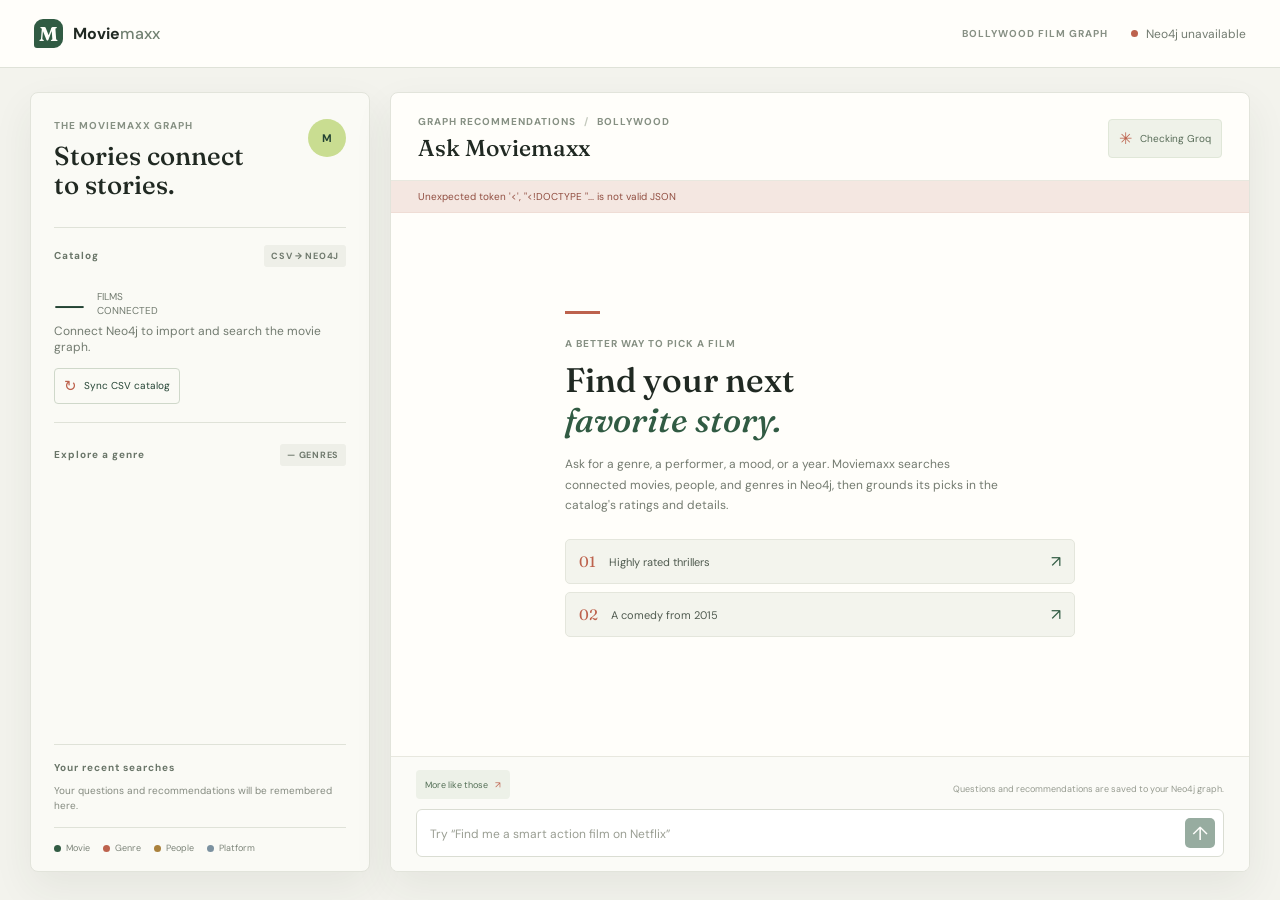
==== static/index.html @ 401b6371 "Sprint 1" ====
<!doctype html>
<html lang="en">

<head>
    <meta charset="utf-8" />
    <meta name="viewport" content="width=device-width, initial-scale=1" />
    <meta name="theme-color" content="#f1f2eb" />
    <title>Moviemaxx | Movie Graph Recommender</title>
    <link rel="preconnect" href="https://fonts.googleapis.com" />
    <link rel="preconnect" href="https://fonts.gstatic.com" crossorigin />
    <link
        href="https://fonts.googleapis.com/css2?family=DM+Sans:wght@400;500;600;700&family=Fraunces:opsz,wght@9..144,500;9..144,600&display=swap"
        rel="stylesheet" />
    <link rel="stylesheet" href="/static/styles.css" />
    <script src="/static/app.js" defer></script>
</head>

<body>
    <header class="topbar">
        <a class="brand" href="/" aria-label="Moviemaxx home">
            <span class="brand-mark" aria-hidden="true">M</span>
            <span>Movie<span class="brand-light">maxx</span></span>
        </a>
        <div class="topbar-meta">
            <span class="demo-label">BOLLYWOOD FILM GRAPH</span>
            <span id="connection-status" class="connection-status" aria-live="polite">
                <span class="status-dot"></span> Connecting to Neo4j
            </span>
        </div>
    </header>

    <main class="workspace">
        <aside class="memory-rail" aria-label="Movie graph and recent searches">
            <div class="rail-heading">
                <div>
                    <p class="eyebrow">THE MOVIEMAXX GRAPH</p>
                    <h1>Stories connect<br />to stories.</h1>
                </div>
                <span class="avatar" aria-hidden="true">M</span>
            </div>

            <section class="profile-block" aria-labelledby="catalog-title">
                <div class="section-kicker"><span id="catalog-title">Catalog</span><span class="profile-tag">CSV →
                        NEO4J</span></div>
                <div class="catalog-numbers">
                    <strong id="movie-count">—</strong>
                    <span>films<br />connected</span>
                </div>
                <p id="catalog-caption" class="muted">Reading the movie graph…</p>
                <button id="import-button" class="import-button" type="button"
                    title="Import the CSV catalog into Neo4j">
                    <span aria-hidden="true">↻</span> Sync CSV catalog
                </button>
            </section>

            <section class="memory-block" aria-labelledby="genre-title">
                <div class="section-kicker">
                    <span id="genre-title">Explore a genre</span>
                    <span id="genre-count" class="count-tag">— GENRES</span>
                </div>
                <div id="genre-list" class="genre-list" aria-label="Movie genres"></div>
            </section>

            <section class="recent-block" aria-labelledby="recent-title">
                <div class="section-kicker"><span id="recent-title">Your recent searches</span></div>
                <div id="recent-list" class="recent-list">
                    <p class="recent-empty">Your questions and recommendations will be remembered here.</p>
                </div>
            </section>

            <div class="rail-footer" aria-label="Graph node types">
                <span class="graph-key"><i class="key-movie"></i>Movie</span>
                <span class="graph-key"><i class="key-genre"></i>Genre</span>
                <span class="graph-key"><i class="key-person"></i>People</span>
                <span class="graph-key"><i class="key-platform"></i>Platform</span>
            </div>
        </aside>

        <section class="support-panel" aria-label="Movie recommendations">
            <div class="conversation-header">
                <div>
                    <p class="eyebrow">GRAPH RECOMMENDATIONS <span class="eyebrow-divider">/</span> BOLLYWOOD</p>
                    <h2>Ask Moviemaxx</h2>
                </div>
                <div class="agent-chip"><span class="agent-spark" aria-hidden="true">✳</span><span
                        id="agent-mode">Checking Groq</span></div>
            </div>

            <div id="retrieval-banner" class="retrieval-banner" hidden aria-live="polite"></div>

            <div id="conversation" class="conversation" aria-live="polite" aria-label="Recommendation conversation">
                <div class="welcome-state">
                    <div class="welcome-rule"></div>
                    <p class="eyebrow">A BETTER WAY TO PICK A FILM</p>
                    <h3>Find your next<br /><em>favorite story.</em></h3>
                    <p>Ask for a genre, a performer, a mood, or a year. Moviemaxx searches connected movies, people, and
                        genres in Neo4j, then grounds its picks in the catalog's ratings and details.</p>
                    <div class="welcome-prompts" aria-label="Example questions">
                        <button class="suggestion-button" data-question="Recommend highly rated thriller movies"
                            type="button">
                            <span class="suggestion-index">01</span><span>Highly rated thrillers</span><span
                                class="suggestion-arrow" aria-hidden="true">↗</span>
                        </button>
                        <button class="suggestion-button" data-question="Find me a comedy from 2015" type="button">
                            <span class="suggestion-index">02</span><span>A comedy from 2015</span><span
                                class="suggestion-arrow" aria-hidden="true">↗</span>
                        </button>
                    </div>
                </div>
            </div>

            <div class="composer-wrap">
                <div class="follow-up-prompts">
                    <button class="prompt-chip" data-question="Show me more like those" type="button">More like those
                        <span aria-hidden="true">↗</span></button>
                    <span class="composer-note">Questions and recommendations are saved to your Neo4j graph.</span>
                </div>
                <form id="chat-form" class="composer">
                    <label class="sr-only" for="message-input">Ask Moviemaxx about movies</label>
                    <textarea id="message-input" rows="1" maxlength="1500"
                        placeholder="Try “Find me a smart action film on Netflix”" required></textarea>
                    <button id="send-button" class="send-button" type="submit" aria-label="Ask Moviemaxx"
                        title="Ask Moviemaxx">
                        <span aria-hidden="true">↑</span>
                    </button>
                </form>
            </div>
        </section>
    </main>
</body>

</html>
---- static/styles.css ----
:root {
    color-scheme: light;
    --paper: #f3f3ed;
    --surface: #fffefa;
    --ink: #202922;
    --muted: #727b70;
    --line: #dfe2d8;
    --green: #315b43;
    --green-dark: #234333;
    --green-pale: #e6eee2;
    --lime: #c9dd91;
    --coral: #bd624d;
    --coral-pale: #f4e7e1;
    --gold: #aa813c;
    --shadow: 0 16px 40px rgb(38 51 40 / 7%);
    font-family: "DM Sans", "Segoe UI", sans-serif;
    color: var(--ink);
    background: var(--paper);
    font-synthesis: none;
    text-rendering: optimizeLegibility;
}

* {
    box-sizing: border-box;
}

body {
    margin: 0;
    min-width: 320px;
    min-height: 100vh;
    background-color: var(--paper);
    background-image: radial-gradient(#d8ded2 0.65px, transparent 0.65px);
    background-size: 12px 12px;
}

button,
textarea {
    font: inherit;
}

button {
    color: inherit;
}

.topbar {
    height: 68px;
    padding: 0 34px;
    display: flex;
    align-items: center;
    justify-content: space-between;
    background: var(--surface);
    border-bottom: 1px solid var(--line);
}

.brand {
    display: inline-flex;
    align-items: center;
    gap: 10px;
    color: var(--ink);
    text-decoration: none;
    font-size: 16px;
    font-weight: 700;
}

.brand-mark,
.agent-avatar {
    display: grid;
    place-items: center;
    width: 29px;
    height: 29px;
    color: #fffefa;
    background: var(--green);
    border-radius: 9px 9px 9px 3px;
    font-family: "Fraunces", Georgia, serif;
    font-size: 20px;
    line-height: 1;
}

.brand-light {
    color: #718071;
    font-weight: 500;
}

.topbar-meta {
    display: flex;
    align-items: center;
    gap: 23px;
}

.demo-label,
.eyebrow,
.section-kicker,
.phase-label,
.message-label,
.node-label {
    font-size: 10px;
    font-weight: 700;
    letter-spacing: 1px;
}

.demo-label {
    color: #879084;
}

.connection-status {
    display: inline-flex;
    align-items: center;
    gap: 8px;
    color: var(--muted);
    font-size: 12px;
}

.status-dot {
    width: 7px;
    height: 7px;
    background: #d4a34c;
    border-radius: 50%;
}

.is-connected .status-dot {
    background: #4b8b5d;
    box-shadow: 0 0 0 3px #4b8b5d20;
}

.is-offline .status-dot {
    background: var(--coral);
}

.workspace {
    width: min(1440px, 100%);
    min-height: calc(100vh - 68px);
    margin: 0 auto;
    padding: 24px 30px 28px;
    display: grid;
    grid-template-columns: minmax(280px, 340px) minmax(0, 1fr);
    gap: 20px;
}

.memory-rail,
.support-panel {
    min-height: calc(100vh - 120px);
    border: 1px solid #e2e4db;
    border-radius: 8px;
    box-shadow: var(--shadow);
}

.memory-rail {
    display: flex;
    flex-direction: column;
    padding: 26px 23px 17px;
    background: #fafaf5;
    animation: arrive 380ms ease-out both;
}

.rail-heading {
    display: flex;
    align-items: flex-start;
    justify-content: space-between;
    gap: 10px;
}

.eyebrow {
    margin: 0 0 10px;
    color: #869083;
}

.rail-heading h1,
.conversation-header h2,
.welcome-state h3 {
    font-family: "Fraunces", Georgia, serif;
    font-weight: 500;
}

.rail-heading h1 {
    margin: 0;
    font-size: 26px;
    line-height: 1.13;
}

.avatar {
    display: grid;
    place-items: center;
    flex: 0 0 38px;
    height: 38px;
    color: var(--green-dark);
    background: var(--lime);
    border-radius: 50%;
    font-size: 11px;
    font-weight: 700;
}

.profile-block {
    margin-top: 26px;
    padding: 17px 0 18px;
    border-top: 1px solid var(--line);
    border-bottom: 1px solid var(--line);
}

.section-kicker {
    display: flex;
    align-items: center;
    justify-content: space-between;
    color: #697568;
}

.profile-tag,
.count-tag {
    padding: 5px 7px;
    color: #6f796d;
    background: #eeefe8;
    border-radius: 3px;
    font-size: 9px;
    letter-spacing: .7px;
}

.profile-block h2 {
    margin: 17px 0 2px;
    font-size: 17px;
    font-weight: 600;
}

.muted {
    margin: 0;
    color: var(--muted);
    font-size: 12px;
}

.product-line {
    display: flex;
    align-items: center;
    gap: 11px;
    margin-top: 19px;
    padding: 12px;
    background: #f0f1e9;
    border-radius: 5px;
}

.product-swatch {
    display: grid;
    place-items: center;
    width: 34px;
    height: 34px;
    color: #fffefa;
    background: var(--coral);
    border-radius: 5px;
    font-family: "Fraunces", Georgia, serif;
    font-size: 12px;
}

.product-line strong,
.product-line small {
    display: block;
}

.product-line strong {
    font-size: 12px;
}

.product-line small {
    margin-top: 3px;
    color: var(--muted);
    font-size: 10px;
}

.memory-block {
    flex: 1;
    padding-top: 21px;
}

.phase-label {
    margin: 20px 0 7px;
    color: var(--green);
    font-size: 9px;
    letter-spacing: .85px;
}

.memory-caption {
    margin: 0;
    color: #737b70;
    font-size: 11px;
    line-height: 1.55;
}

.memory-cards {
    display: grid;
    gap: 10px;
    margin-top: 17px;
}

.empty-memory {
    display: flex;
    align-items: flex-start;
    gap: 9px;
    padding: 13px 11px;
    color: #7b8278;
    background: #f2f3ed;
    border: 1px dashed #d6dbd1;
    border-radius: 5px;
    font-size: 10px;
    line-height: 1.5;
}

.empty-mark {
    display: grid;
    place-items: center;
    flex: 0 0 18px;
    height: 18px;
    color: var(--green);
    background: #e0e9dc;
    border-radius: 50%;
    font-size: 15px;
}

.case-memory {
    padding: 13px;
    background: var(--surface);
    border: 1px solid var(--line);
    border-left: 3px solid var(--coral);
    border-radius: 5px;
    animation: arrive 260ms ease-out both;
}

.case-header {
    display: flex;
    justify-content: space-between;
    align-items: center;
    gap: 7px;
}

.node-label {
    font-size: 8px;
    letter-spacing: .8px;
}

.issue-label {
    color: var(--coral);
}

.case-status {
    padding: 4px 6px;
    border-radius: 3px;
    font-size: 8px;
    font-weight: 700;
    letter-spacing: .6px;
}

.case-status.open {
    color: #916c2f;
    background: #f5eedb;
}

.case-status.resolved {
    color: #376548;
    background: #e5efe2;
}

.case-summary,
.resolution-summary {
    margin: 9px 0 0;
    font-size: 11px;
    line-height: 1.5;
}

.resolution-node {
    margin-top: 12px;
    padding: 10px 0 0 10px;
    border-top: 1px solid #e9e8de;
    border-left: 2px solid #d0a24c;
}

.resolution-label {
    color: var(--gold);
}

.resolution-outcome {
    color: #8a7952;
    font-size: 9px;
}

.resolution-summary {
    color: #646d62;
    font-size: 10px;
}

.rail-footer {
    display: flex;
    flex-wrap: wrap;
    gap: 9px 13px;
    padding-top: 14px;
    border-top: 1px solid var(--line);
}

.graph-key {
    display: inline-flex;
    align-items: center;
    gap: 5px;
    color: #7c8479;
    font-size: 9px;
}

.graph-key i {
    width: 7px;
    height: 7px;
    border-radius: 50%;
    background: var(--green);
}

.graph-key .key-product {
    background: var(--coral);
}

.graph-key .key-issue {
    background: #bd624d;
}

.graph-key .key-resolution {
    background: #c39a4d;
}

.support-panel {
    display: flex;
    flex-direction: column;
    overflow: hidden;
    background: var(--surface);
    animation: arrive 460ms 60ms ease-out both;
}

.conversation-header {
    display: flex;
    align-items: center;
    justify-content: space-between;
    gap: 18px;
    padding: 22px 27px 18px;
    border-bottom: 1px solid #e8e8df;
}

.conversation-header .eyebrow {
    margin-bottom: 6px;
}

.eyebrow-divider {
    padding: 0 5px;
    color: #c3c8bc;
}

.conversation-header h2 {
    margin: 0;
    font-size: 23px;
}

.agent-chip {
    display: inline-flex;
    align-items: center;
    gap: 8px;
    padding: 8px 10px;
    color: #586c58;
    background: #eff2e9;
    border: 1px solid #e0e7d8;
    border-radius: 4px;
    font-size: 10px;
    white-space: nowrap;
}

.agent-spark {
    color: var(--coral);
    font-size: 16px;
}

.retrieval-banner {
    padding: 9px 27px;
    color: #416549;
    background: #edf3e9;
    border-bottom: 1px solid #e1eadc;
    font-size: 10px;
}

.retrieval-banner[hidden] {
    display: none;
}

.error-banner {
    color: #914e41;
    background: var(--coral-pale);
    border-color: #efddd5;
}

.conversation {
    flex: 1;
    min-height: 330px;
    max-height: calc(100vh - 330px);
    overflow-y: auto;
    padding: 26px clamp(20px, 5vw, 68px);
    scroll-behavior: smooth;
}

.welcome-state {
    max-width: 510px;
    margin: clamp(20px, 8vh, 82px) auto 30px;
    animation: arrive 420ms ease-out both;
}

.welcome-rule {
    width: 35px;
    height: 3px;
    margin-bottom: 23px;
    background: var(--coral);
}

.welcome-state h3 {
    margin: 0;
    font-size: clamp(25px, 3vw, 34px);
    line-height: 1.18;
}

.welcome-state h3 em {
    color: var(--green);
    font-weight: 500;
}

.welcome-state>p:not(.eyebrow) {
    max-width: 435px;
    margin: 14px 0 24px;
    color: #747b70;
    font-size: 12px;
    line-height: 1.7;
}

.suggestion-button {
    width: 100%;
    display: flex;
    align-items: center;
    gap: 13px;
    padding: 13px 14px;
    text-align: left;
    background: #f3f4ed;
    border: 1px solid #e4e6dc;
    border-radius: 5px;
    cursor: pointer;
    transition: border-color 140ms ease, background 140ms ease;
}

.suggestion-button:hover {
    background: #edf1e7;
    border-color: #c8d4c1;
}

.suggestion-index {
    color: var(--coral);
    font-family: "Fraunces", Georgia, serif;
    font-size: 15px;
}

.suggestion-button>span:nth-child(2) {
    flex: 1;
    color: #505b50;
    font-size: 11px;
    line-height: 1.5;
}

.suggestion-arrow {
    color: var(--green);
    font-size: 16px;
}

.exchange {
    display: grid;
    gap: 17px;
    margin: 0 auto 27px;
    max-width: 660px;
    animation: arrive 280ms ease-out both;
}

.message-row {
    display: flex;
    align-items: flex-start;
    gap: 10px;
}

.customer-row {
    justify-content: flex-end;
}

.message-avatar,
.agent-avatar {
    flex: 0 0 27px;
    width: 27px;
    height: 27px;
    display: grid;
    place-items: center;
    font-size: 8px;
    font-weight: 700;
}

.message-avatar {
    order: 2;
    color: #5b533d;
    background: #eee6d4;
    border-radius: 50%;
}

.agent-avatar {
    color: #fffefa;
    font-size: 16px;
}

.message-content {
    max-width: min(78%, 510px);
}

.message-label {
    display: block;
    margin: 2px 0 6px;
    color: #8b9386;
    font-size: 8px;
}

.customer-row .message-label {
    text-align: right;
}

.message-bubble {
    margin: 0;
    padding: 11px 13px;
    border-radius: 5px;
    font-size: 11px;
    line-height: 1.65;
    white-space: pre-wrap;
    overflow-wrap: anywhere;
}

.customer-bubble {
    color: #fffefa;
    background: var(--green);
    border-top-right-radius: 1px;
}

.agent-bubble {
    color: #3f493f;
    background: #f0f1e9;
    border-top-left-radius: 1px;
}

.composer-wrap {
    padding: 13px 25px 14px;
    background: #fbfbf7;
    border-top: 1px solid #e8e8df;
}

.follow-up-prompts {
    display: flex;
    align-items: center;
    justify-content: space-between;
    gap: 12px;
    margin-bottom: 10px;
}

.prompt-chip,
.reset-button {
    min-height: 29px;
    border: 0;
    cursor: pointer;
}

.prompt-chip {
    padding: 6px 9px;
    color: #557057;
    background: #edf1e8;
    border-radius: 4px;
    font-size: 9px;
}

.prompt-chip span {
    padding-left: 5px;
    color: var(--coral);
}

.prompt-chip:hover {
    background: #e3eadc;
}

.reset-button {
    padding: 5px 4px;
    color: #898a7e;
    background: transparent;
    font-size: 9px;
    text-decoration: underline;
    text-decoration-color: #c9c7b8;
    text-underline-offset: 3px;
}

.reset-button:hover {
    color: var(--coral);
}

.composer {
    display: flex;
    align-items: flex-end;
    gap: 10px;
    padding: 8px 8px 8px 13px;
    background: #fff;
    border: 1px solid #daddd3;
    border-radius: 6px;
    transition: border-color 120ms ease, box-shadow 120ms ease;
}

.composer:focus-within {
    border-color: #8ca58e;
    box-shadow: 0 0 0 3px #77967918;
}

.composer textarea {
    flex: 1;
    min-height: 28px;
    max-height: 120px;
    resize: none;
    padding: 5px 0;
    color: var(--ink);
    background: transparent;
    border: 0;
    outline: 0;
    font-size: 12px;
    line-height: 1.5;
}

.composer textarea::placeholder {
    color: #9a9e93;
}

.send-button {
    display: grid;
    place-items: center;
    flex: 0 0 30px;
    width: 30px;
    height: 30px;
    color: #fffefa;
    background: var(--green);
    border: 0;
    border-radius: 5px;
    cursor: pointer;
    font-size: 19px;
    transition: background 120ms ease, transform 120ms ease;
}

.send-button:hover {
    background: var(--green-dark);
    transform: translateY(-1px);
}

.send-button:disabled {
    opacity: .5;
    cursor: wait;
    transform: none;
}

.composer-note {
    margin: 8px 0 0;
    color: #969b90;
    text-align: center;
    font-size: 9px;
}

.sr-only {
    position: absolute;
    width: 1px;
    height: 1px;
    padding: 0;
    margin: -1px;
    overflow: hidden;
    clip: rect(0, 0, 0, 0);
    white-space: nowrap;
    border: 0;
}

@keyframes arrive {
    from {
        opacity: 0;
        transform: translateY(7px);
    }

    to {
        opacity: 1;
        transform: translateY(0);
    }
}

@media (max-width: 850px) {
    .workspace {
        grid-template-columns: 280px minmax(0, 1fr);
        gap: 13px;
        padding: 14px;
    }

    .memory-rail,
    .support-panel {
        min-height: calc(100vh - 96px);
    }

    .memory-rail {
        padding: 20px 17px 15px;
    }

    .rail-heading h1 {
        font-size: 23px;
    }

    .conversation-header {
        padding: 18px;
    }

    .agent-chip {
        font-size: 9px;
    }

    .composer-wrap {
        padding: 12px 15px;
    }
}

@media (max-width: 640px) {
    .topbar {
        height: 58px;
        padding: 0 16px;
    }

    .topbar-meta {
        gap: 12px;
    }

    .demo-label {
        display: none;
    }

    .workspace {
        display: flex;
        flex-direction: column;
        min-height: calc(100vh - 58px);
        padding: 10px;
        gap: 10px;
    }

    .memory-rail {
        min-height: initial;
        padding: 17px;
    }

    .rail-heading h1 {
        font-size: 22px;
    }

    .profile-block {
        margin-top: 16px;
        padding: 13px 0;
    }

    .product-line {
        margin-top: 12px;
        padding: 9px;
    }

    .memory-block {
        padding-top: 15px;
    }

    .phase-label {
        margin-top: 13px;
    }

    .memory-cards {
        margin-top: 11px;
    }

    .rail-footer {
        margin-top: 14px;
    }

    .support-panel {
        min-height: 590px;
        flex: 1;
    }

    .conversation-header {
        align-items: flex-start;
        padding: 15px;
    }

    .conversation-header h2 {
        font-size: 21px;
    }

    .agent-chip {
        padding: 6px 7px;
    }

    .conversation {
        min-height: 300px;
        max-height: 52vh;
        padding: 18px 14px;
    }

    .welcome-state {
        margin: 25px auto;
    }

    .welcome-state h3 {
        font-size: 27px;
    }

    .welcome-state>p:not(.eyebrow) {
        font-size: 11px;
    }

    .message-content {
        max-width: 83%;
    }

    .composer-wrap {
        padding: 10px 12px;
    }

    .follow-up-prompts {
        align-items: flex-start;
    }

    .prompt-chip {
        max-width: 75%;
        text-align: left;
        line-height: 1.45;
    }
}

@media (prefers-reduced-motion: reduce) {

    *,
    *::before,
    *::after {
        animation-duration: .01ms !important;
        animation-iteration-count: 1 !important;
        scroll-behavior: auto !important;
        transition-duration: .01ms !important;
    }
}

.catalog-numbers {
    display: flex;
    align-items: center;
    gap: 12px;
    margin-top: 18px;
}

.catalog-numbers strong {
    color: var(--green-dark);
    font-family: "Fraunces", Georgia, serif;
    font-size: 38px;
    font-weight: 500;
    line-height: 1;
}

.catalog-numbers span {
    color: var(--muted);
    font-size: 10px;
    line-height: 1.35;
    text-transform: uppercase;
}

.import-button {
    display: inline-flex;
    align-items: center;
    gap: 7px;
    margin-top: 13px;
    padding: 7px 9px;
    color: var(--green-dark);
    background: transparent;
    border: 1px solid #cfd8ca;
    border-radius: 4px;
    cursor: pointer;
    font-size: 10px;
}

.import-button:hover {
    background: var(--green-pale);
}

.import-button:disabled {
    opacity: .55;
    cursor: wait;
}

.import-button span {
    color: var(--coral);
    font-size: 15px;
}

.import-button.is-loading span {
    animation: spin 850ms linear infinite;
}

.genre-list {
    display: flex;
    flex-wrap: wrap;
    gap: 7px;
    margin-top: 14px;
}

.genre-chip {
    padding: 6px 8px;
    color: #586657;
    background: #edf0e8;
    border: 1px solid #e0e5da;
    border-radius: 3px;
    cursor: pointer;
    font-size: 9px;
    transition: background 120ms ease, border-color 120ms ease;
}

.genre-chip:hover {
    color: var(--green-dark);
    background: #e1eadc;
    border-color: #c7d5c1;
}

.recent-block {
    padding: 16px 0 14px;
    border-top: 1px solid var(--line);
}

.recent-list {
    display: grid;
    gap: 5px;
    margin-top: 9px;
}

.recent-empty {
    margin: 0;
    color: #858b80;
    font-size: 10px;
    line-height: 1.5;
}

.recent-item {
    padding: 7px 8px;
    overflow: hidden;
    color: #657064;
    background: transparent;
    border: 0;
    border-left: 2px solid #d3ddcd;
    cursor: pointer;
    font-size: 10px;
    line-height: 1.4;
    text-align: left;
    text-overflow: ellipsis;
}

.recent-item:hover {
    color: var(--green-dark);
    background: #f0f2eb;
}

.graph-key .key-movie {
    background: var(--green);
}

.graph-key .key-genre {
    background: var(--coral);
}

.graph-key .key-person {
    background: var(--gold);
}

.graph-key .key-platform {
    background: #7b91a0;
}

.welcome-prompts {
    display: grid;
    gap: 8px;
}

.welcome-prompts .suggestion-button {
    padding: 11px 13px;
}

.recommendation-block {
    max-width: 760px;
    margin: 22px auto 4px;
}

.recommendation-heading {
    display: flex;
    align-items: center;
    justify-content: space-between;
    gap: 12px;
    margin-bottom: 10px;
    padding-bottom: 8px;
    border-bottom: 1px solid #e3e5db;
}

.result-count {
    color: #879084;
    font-size: 8px;
    font-weight: 700;
    letter-spacing: .8px;
}

.movie-grid {
    display: grid;
    grid-template-columns: repeat(2, minmax(0, 1fr));
    gap: 9px;
}

.movie-card {
    min-width: 0;
    padding: 13px;
    background: #fafaf5;
    border: 1px solid #e2e4db;
    border-left: 3px solid var(--coral);
    border-radius: 5px;
    animation: arrive 260ms ease-out both;
}

.movie-card:nth-child(2n) {
    border-left-color: var(--green);
}

.movie-card-top {
    display: flex;
    align-items: center;
    justify-content: space-between;
    gap: 8px;
    color: #7d8579;
    font-size: 8px;
    font-weight: 700;
    letter-spacing: .6px;
}

.movie-rating {
    color: #9b7536;
    white-space: nowrap;
}

.movie-title {
    margin: 9px 0 4px;
    color: #263129;
    font-family: "Fraunces", Georgia, serif;
    font-size: 17px;
    font-weight: 500;
    line-height: 1.2;
    overflow-wrap: anywhere;
}

.movie-details,
.movie-credit {
    margin: 0;
    color: #777f74;
    font-size: 9px;
    line-height: 1.5;
}

.movie-theme {
    margin: 8px 0 0;
    color: var(--green);
    font-size: 10px;
    font-weight: 600;
}

.movie-credit {
    margin-top: 5px;
}

.movie-tags {
    display: flex;
    flex-wrap: wrap;
    gap: 5px;
    margin-top: 10px;
}

.movie-tag {
    padding: 4px 6px;
    color: #6f796d;
    background: #ecefe7;
    border-radius: 3px;
    font-size: 8px;
    line-height: 1.2;
}

.platform-tag {
    color: #8b5a48;
    background: #f2e8e2;
}

.no-results {
    margin: 0;
    padding: 16px;
    color: #777f74;
    background: #f3f4ed;
    border-radius: 4px;
    font-size: 11px;
    line-height: 1.6;
}

@keyframes spin {
    to {
        transform: rotate(360deg);
    }
}

@media (max-width: 640px) {
    .catalog-numbers {
        margin-top: 12px;
    }

    .genre-list {
        gap: 6px;
    }

    .movie-grid {
        grid-template-columns: minmax(0, 1fr);
    }

    .recommendation-block {
        margin-top: 17px;
    }

    .composer-note {
        max-width: 54%;
        text-align: right;
        line-height: 1.35;
    }
}
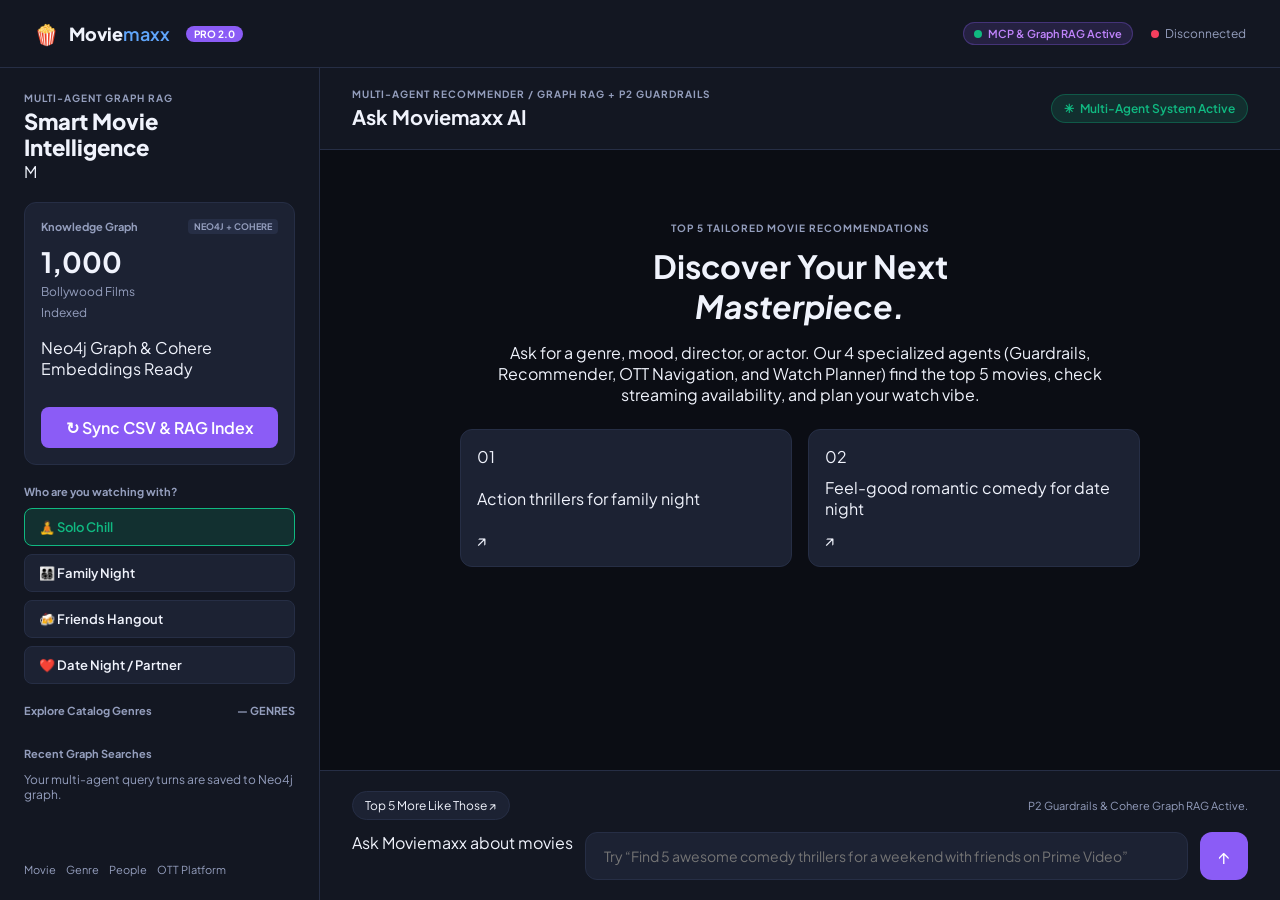
==== commit 956a24c7: "feat: introduce multi-agent graph RAG architecture with MCP client, safety guardrails, and web UI" ====
--- a/static/index.html
+++ b/static/index.html
@@ -4,12 +4,12 @@
 <head>
     <meta charset="utf-8" />
     <meta name="viewport" content="width=device-width, initial-scale=1" />
-    <meta name="theme-color" content="#f1f2eb" />
-    <title>Moviemaxx | Movie Graph Recommender</title>
+    <meta name="theme-color" content="#0d0f17" />
+    <title>Moviemaxx | Multi-Agent Movie Graph & Graph RAG</title>
     <link rel="preconnect" href="https://fonts.googleapis.com" />
     <link rel="preconnect" href="https://fonts.gstatic.com" crossorigin />
     <link
-        href="https://fonts.googleapis.com/css2?family=DM+Sans:wght@400;500;600;700&family=Fraunces:opsz,wght@9..144,500;9..144,600&display=swap"
+        href="https://fonts.googleapis.com/css2?family=Plus+Jakarta+Sans:wght@400;500;600;700;800&family=Outfit:wght@400;500;600;700&display=swap"
         rel="stylesheet" />
     <link rel="stylesheet" href="/static/styles.css" />
     <script src="/static/app.js" defer></script>
@@ -18,13 +18,16 @@
 <body>
     <header class="topbar">
         <a class="brand" href="/" aria-label="Moviemaxx home">
-            <span class="brand-mark" aria-hidden="true">M</span>
+            <span class="brand-mark" aria-hidden="true">🍿</span>
             <span>Movie<span class="brand-light">maxx</span></span>
+            <span class="version-tag">PRO 2.0</span>
         </a>
         <div class="topbar-meta">
-            <span class="demo-label">BOLLYWOOD FILM GRAPH</span>
+            <span id="mcp-status" class="mcp-badge">
+                <span class="status-dot"></span> MCP & Graph RAG Active
+            </span>
             <span id="connection-status" class="connection-status" aria-live="polite">
-                <span class="status-dot"></span> Connecting to Neo4j
+                <span class="status-dot"></span> Connected to Neo4j
             </span>
         </div>
     </header>
@@ -33,57 +36,73 @@
         <aside class="memory-rail" aria-label="Movie graph and recent searches">
             <div class="rail-heading">
                 <div>
-                    <p class="eyebrow">THE MOVIEMAXX GRAPH</p>
-                    <h1>Stories connect<br />to stories.</h1>
+                    <p class="eyebrow">MULTI-AGENT GRAPH RAG</p>
+                    <h1>Smart Movie<br />Intelligence</h1>
                 </div>
                 <span class="avatar" aria-hidden="true">M</span>
             </div>
 
             <section class="profile-block" aria-labelledby="catalog-title">
-                <div class="section-kicker"><span id="catalog-title">Catalog</span><span class="profile-tag">CSV →
-                        NEO4J</span></div>
+                <div class="section-kicker">
+                    <span id="catalog-title">Knowledge Graph</span>
+                    <span class="profile-tag">NEO4J + COHERE</span>
+                </div>
                 <div class="catalog-numbers">
-                    <strong id="movie-count">—</strong>
-                    <span>films<br />connected</span>
+                    <strong id="movie-count">1,000</strong>
+                    <span>Bollywood Films<br />Indexed</span>
                 </div>
-                <p id="catalog-caption" class="muted">Reading the movie graph…</p>
+                <p id="catalog-caption" class="muted">Neo4j Graph & Cohere Embeddings Ready</p>
                 <button id="import-button" class="import-button" type="button"
                     title="Import the CSV catalog into Neo4j">
-                    <span aria-hidden="true">↻</span> Sync CSV catalog
+                    <span aria-hidden="true">↻</span> Sync CSV & RAG Index
                 </button>
+            </section>
+
+            <section class="memory-block" aria-labelledby="context-title">
+                <div class="section-kicker">
+                    <span id="context-title">Who are you watching with?</span>
+                </div>
+                <div class="watch-context-selector" id="context-selector">
+                    <button class="context-chip active" data-context="solo">🧘 Solo Chill</button>
+                    <button class="context-chip" data-context="family">👨‍👩‍👧‍👦 Family Night</button>
+                    <button class="context-chip" data-context="friend">🍻 Friends Hangout</button>
+                    <button class="context-chip" data-context="life partner">❤️ Date Night / Partner</button>
+                </div>
             </section>
 
             <section class="memory-block" aria-labelledby="genre-title">
                 <div class="section-kicker">
-                    <span id="genre-title">Explore a genre</span>
+                    <span id="genre-title">Explore Catalog Genres</span>
                     <span id="genre-count" class="count-tag">— GENRES</span>
                 </div>
                 <div id="genre-list" class="genre-list" aria-label="Movie genres"></div>
             </section>
 
             <section class="recent-block" aria-labelledby="recent-title">
-                <div class="section-kicker"><span id="recent-title">Your recent searches</span></div>
+                <div class="section-kicker"><span id="recent-title">Recent Graph Searches</span></div>
                 <div id="recent-list" class="recent-list">
-                    <p class="recent-empty">Your questions and recommendations will be remembered here.</p>
+                    <p class="recent-empty">Your multi-agent query turns are saved to Neo4j graph.</p>
                 </div>
             </section>
 
-            <div class="rail-footer" aria-label="Graph node types">
+            <div class="rail-footer" aria-label="Agent skills & node types">
                 <span class="graph-key"><i class="key-movie"></i>Movie</span>
                 <span class="graph-key"><i class="key-genre"></i>Genre</span>
                 <span class="graph-key"><i class="key-person"></i>People</span>
-                <span class="graph-key"><i class="key-platform"></i>Platform</span>
+                <span class="graph-key"><i class="key-platform"></i>OTT Platform</span>
             </div>
         </aside>
 
         <section class="support-panel" aria-label="Movie recommendations">
             <div class="conversation-header">
                 <div>
-                    <p class="eyebrow">GRAPH RECOMMENDATIONS <span class="eyebrow-divider">/</span> BOLLYWOOD</p>
-                    <h2>Ask Moviemaxx</h2>
+                    <p class="eyebrow">MULTI-AGENT RECOMMENDER <span class="eyebrow-divider">/</span> GRAPH RAG + P2 GUARDRAILS</p>
+                    <h2>Ask Moviemaxx AI</h2>
                 </div>
-                <div class="agent-chip"><span class="agent-spark" aria-hidden="true">✳</span><span
-                        id="agent-mode">Checking Groq</span></div>
+                <div class="agent-chip">
+                    <span class="agent-spark" aria-hidden="true">✳</span>
+                    <span id="agent-mode">Multi-Agent System Active</span>
+                </div>
             </div>
 
             <div id="retrieval-banner" class="retrieval-banner" hidden aria-live="polite"></div>
@@ -91,18 +110,17 @@
             <div id="conversation" class="conversation" aria-live="polite" aria-label="Recommendation conversation">
                 <div class="welcome-state">
                     <div class="welcome-rule"></div>
-                    <p class="eyebrow">A BETTER WAY TO PICK A FILM</p>
-                    <h3>Find your next<br /><em>favorite story.</em></h3>
-                    <p>Ask for a genre, a performer, a mood, or a year. Moviemaxx searches connected movies, people, and
-                        genres in Neo4j, then grounds its picks in the catalog's ratings and details.</p>
+                    <p class="eyebrow">TOP 5 TAILORED MOVIE RECOMMENDATIONS</p>
+                    <h3>Discover Your Next<br /><em>Masterpiece.</em></h3>
+                    <p>Ask for a genre, mood, director, or actor. Our 4 specialized agents (Guardrails, Recommender, OTT Navigation, and Watch Planner) find the top 5 movies, check streaming availability, and plan your watch vibe.</p>
                     <div class="welcome-prompts" aria-label="Example questions">
-                        <button class="suggestion-button" data-question="Recommend highly rated thriller movies"
+                        <button class="suggestion-button" data-question="Recommend 5 top-rated action thrillers on Netflix for family night"
                             type="button">
-                            <span class="suggestion-index">01</span><span>Highly rated thrillers</span><span
+                            <span class="suggestion-index">01</span><span>Action thrillers for family night</span><span
                                 class="suggestion-arrow" aria-hidden="true">↗</span>
                         </button>
-                        <button class="suggestion-button" data-question="Find me a comedy from 2015" type="button">
-                            <span class="suggestion-index">02</span><span>A comedy from 2015</span><span
+                        <button class="suggestion-button" data-question="Find 5 feel-good comedy movies for a date night" type="button">
+                            <span class="suggestion-index">02</span><span>Feel-good romantic comedy for date night</span><span
                                 class="suggestion-arrow" aria-hidden="true">↗</span>
                         </button>
                     </div>
@@ -111,14 +129,14 @@
 
             <div class="composer-wrap">
                 <div class="follow-up-prompts">
-                    <button class="prompt-chip" data-question="Show me more like those" type="button">More like those
+                    <button class="prompt-chip" data-question="Recommend 5 more like those" type="button">Top 5 More Like Those
                         <span aria-hidden="true">↗</span></button>
-                    <span class="composer-note">Questions and recommendations are saved to your Neo4j graph.</span>
+                    <span class="composer-note">P2 Guardrails & Cohere Graph RAG Active.</span>
                 </div>
                 <form id="chat-form" class="composer">
                     <label class="sr-only" for="message-input">Ask Moviemaxx about movies</label>
                     <textarea id="message-input" rows="1" maxlength="1500"
-                        placeholder="Try “Find me a smart action film on Netflix”" required></textarea>
+                        placeholder="Try “Find 5 awesome comedy thrillers for a weekend with friends on Prime Video”" required></textarea>
                     <button id="send-button" class="send-button" type="submit" aria-label="Ask Moviemaxx"
                         title="Ask Moviemaxx">
                         <span aria-hidden="true">↑</span>
--- a/static/styles.css
+++ b/static/styles.css
@@ -1,23 +1,23 @@
 :root {
-    color-scheme: light;
-    --paper: #f3f3ed;
-    --surface: #fffefa;
-    --ink: #202922;
-    --muted: #727b70;
-    --line: #dfe2d8;
-    --green: #315b43;
-    --green-dark: #234333;
-    --green-pale: #e6eee2;
-    --lime: #c9dd91;
-    --coral: #bd624d;
-    --coral-pale: #f4e7e1;
-    --gold: #aa813c;
-    --shadow: 0 16px 40px rgb(38 51 40 / 7%);
-    font-family: "DM Sans", "Segoe UI", sans-serif;
+    color-scheme: dark;
+    --paper: #0b0d14;
+    --surface: #131722;
+    --surface-card: #1c2233;
+    --ink: #f0f3fc;
+    --muted: #949ebd;
+    --line: #262e45;
+    --green: #10b981;
+    --green-dark: #059669;
+    --green-pale: #064e3b;
+    --lime: #84cc16;
+    --coral: #f43f5e;
+    --coral-pale: #881337;
+    --gold: #f59e0b;
+    --purple: #8b5cf6;
+    --shadow: 0 16px 40px rgb(0 0 0 / 40%);
+    font-family: "Plus Jakarta Sans", "Outfit", sans-serif;
     color: var(--ink);
     background: var(--paper);
-    font-synthesis: none;
-    text-rendering: optimizeLegibility;
 }
 
 * {
@@ -29,12 +29,11 @@
     min-width: 320px;
     min-height: 100vh;
     background-color: var(--paper);
-    background-image: radial-gradient(#d8ded2 0.65px, transparent 0.65px);
-    background-size: 12px 12px;
-}
-
-button,
-textarea {
+    background-image: radial-gradient(#1e2638 1px, transparent 1px);
+    background-size: 16px 16px;
+}
+
+button, textarea {
     font: inherit;
 }
 
@@ -58,1172 +57,436 @@
     gap: 10px;
     color: var(--ink);
     text-decoration: none;
-    font-size: 16px;
-    font-weight: 700;
-}
-
-.brand-mark,
-.agent-avatar {
+    font-size: 18px;
+    font-weight: 800;
+}
+
+.brand-mark {
     display: grid;
     place-items: center;
-    width: 29px;
-    height: 29px;
-    color: #fffefa;
-    background: var(--green);
-    border-radius: 9px 9px 9px 3px;
-    font-family: "Fraunces", Georgia, serif;
     font-size: 20px;
-    line-height: 1;
 }
 
 .brand-light {
-    color: #718071;
-    font-weight: 500;
+    color: #60a5fa;
+    font-weight: 600;
+}
+
+.version-tag {
+    background: var(--purple);
+    color: #ffffff;
+    font-size: 10px;
+    font-weight: 700;
+    padding: 2px 8px;
+    border-radius: 12px;
+    margin-left: 6px;
 }
 
 .topbar-meta {
     display: flex;
     align-items: center;
-    gap: 23px;
-}
-
-.demo-label,
-.eyebrow,
-.section-kicker,
-.phase-label,
-.message-label,
-.node-label {
-    font-size: 10px;
-    font-weight: 700;
-    letter-spacing: 1px;
-}
-
-.demo-label {
-    color: #879084;
+    gap: 18px;
+}
+
+.mcp-badge {
+    display: inline-flex;
+    align-items: center;
+    gap: 6px;
+    background: rgba(139, 92, 246, 0.15);
+    border: 1px solid rgba(139, 92, 246, 0.3);
+    color: #c084fc;
+    font-size: 11px;
+    font-weight: 600;
+    padding: 4px 10px;
+    border-radius: 20px;
 }
 
 .connection-status {
     display: inline-flex;
     align-items: center;
+    gap: 6px;
+    font-size: 12px;
+    color: var(--muted);
+}
+
+.status-dot {
+    width: 8px;
+    height: 8px;
+    border-radius: 50%;
+    background: var(--green);
+
+}
+
+.workspace {
+    display: grid;
+    grid-template-columns: 320px 1fr;
+    height: calc(100vh - 68px);
+}
+
+.memory-rail {
+    background: var(--surface);
+    border-right: 1px solid var(--line);
+    padding: 24px;
+    overflow-y: auto;
+    display: flex;
+    flex-direction: column;
+    gap: 20px;
+}
+
+.rail-heading h1 {
+    font-size: 22px;
+    margin: 4px 0 0 0;
+    font-weight: 800;
+    line-height: 1.2;
+}
+
+.eyebrow {
+    font-size: 10px;
+    font-weight: 700;
+    letter-spacing: 1px;
+    color: var(--muted);
+    margin: 0;
+}
+
+.profile-block {
+    background: var(--surface-card);
+    border: 1px solid var(--line);
+    border-radius: 12px;
+    padding: 16px;
+}
+
+.section-kicker {
+    display: flex;
+    justify-content: space-between;
+    align-items: center;
+    font-size: 11px;
+    font-weight: 700;
+    color: var(--muted);
+    margin-bottom: 10px;
+}
+
+.profile-tag {
+    background: var(--line);
+    padding: 2px 6px;
+    border-radius: 4px;
+    font-size: 9px;
+}
+
+.catalog-numbers strong {
+    font-size: 28px;
+    color: var(--ink);
+    display: block;
+}
+
+.catalog-numbers span {
+    font-size: 12px;
+    color: var(--muted);
+}
+
+.import-button {
+    width: 100%;
+    margin-top: 12px;
+    padding: 10px;
+    background: var(--purple);
+    color: #fff;
+    border: none;
+    border-radius: 8px;
+    font-weight: 600;
+    cursor: pointer;
+    transition: opacity 0.2s;
+}
+
+.import-button:hover {
+    opacity: 0.9;
+}
+
+.watch-context-selector {
+    display: flex;
+    flex-direction: column;
     gap: 8px;
-    color: var(--muted);
-    font-size: 12px;
-}
-
-.status-dot {
-    width: 7px;
-    height: 7px;
-    background: #d4a34c;
-    border-radius: 50%;
-}
-
-.is-connected .status-dot {
-    background: #4b8b5d;
-    box-shadow: 0 0 0 3px #4b8b5d20;
-}
-
-.is-offline .status-dot {
-    background: var(--coral);
-}
-
-.workspace {
-    width: min(1440px, 100%);
-    min-height: calc(100vh - 68px);
-    margin: 0 auto;
-    padding: 24px 30px 28px;
-    display: grid;
-    grid-template-columns: minmax(280px, 340px) minmax(0, 1fr);
-    gap: 20px;
-}
-
-.memory-rail,
+}
+
+.context-chip {
+    background: var(--surface-card);
+    border: 1px solid var(--line);
+    color: var(--ink);
+    padding: 10px 14px;
+    border-radius: 8px;
+    font-size: 13px;
+    font-weight: 600;
+    text-align: left;
+    cursor: pointer;
+    transition: all 0.2s;
+}
+
+.context-chip:hover, .context-chip.active {
+    background: rgba(16, 185, 129, 0.15);
+    border-color: var(--green);
+    color: var(--green);
+}
+
+.genre-list {
+    display: flex;
+    flex-wrap: wrap;
+    gap: 6px;
+    max-height: 180px;
+    overflow-y: auto;
+}
+
+.genre-tag {
+    background: var(--surface-card);
+    border: 1px solid var(--line);
+    color: var(--ink);
+    padding: 4px 10px;
+    border-radius: 14px;
+    font-size: 11px;
+    cursor: pointer;
+}
+
+.genre-tag:hover {
+    border-color: var(--purple);
+    color: var(--purple);
+}
+
+.recent-list {
+    font-size: 12px;
+    color: var(--muted);
+}
+
+.rail-footer {
+    display: flex;
+    flex-wrap: wrap;
+    gap: 10px;
+    font-size: 11px;
+    color: var(--muted);
+    margin-top: auto;
+}
+
 .support-panel {
-    min-height: calc(100vh - 120px);
-    border: 1px solid #e2e4db;
-    border-radius: 8px;
-    box-shadow: var(--shadow);
-}
-
-.memory-rail {
-    display: flex;
-    flex-direction: column;
-    padding: 26px 23px 17px;
-    background: #fafaf5;
-    animation: arrive 380ms ease-out both;
-}
-
-.rail-heading {
-    display: flex;
-    align-items: flex-start;
+    display: flex;
+    flex-direction: column;
+    height: 100%;
+    background: var(--paper);
+}
+
+.conversation-header {
+    padding: 20px 32px;
+    border-bottom: 1px solid var(--line);
+    display: flex;
+    justify-content: space-between;
+    align-items: center;
+    background: var(--surface);
+}
+
+.conversation-header h2 {
+    margin: 4px 0 0 0;
+    font-size: 20px;
+}
+
+.agent-chip {
+    display: flex;
+    align-items: center;
+    gap: 6px;
+    background: rgba(16, 185, 129, 0.15);
+    border: 1px solid rgba(16, 185, 129, 0.3);
+    color: var(--green);
+    padding: 6px 12px;
+    border-radius: 20px;
+    font-size: 12px;
+    font-weight: 600;
+}
+
+.conversation {
+    flex: 1;
+    overflow-y: auto;
+    padding: 32px;
+    display: flex;
+    flex-direction: column;
+    gap: 24px;
+}
+
+.welcome-state {
+    max-width: 680px;
+    margin: 40px auto;
+    text-align: center;
+}
+
+.welcome-state h3 {
+    font-size: 32px;
+    margin: 12px 0;
+}
+
+.welcome-prompts {
+    display: grid;
+    grid-template-columns: 1fr 1fr;
+    gap: 16px;
+    margin-top: 24px;
+}
+
+.suggestion-button {
+    background: var(--surface-card);
+    border: 1px solid var(--line);
+    padding: 16px;
+    border-radius: 12px;
+    color: var(--ink);
+    text-align: left;
+    cursor: pointer;
+    display: flex;
+    flex-direction: column;
     justify-content: space-between;
     gap: 10px;
-}
-
-.eyebrow {
-    margin: 0 0 10px;
-    color: #869083;
-}
-
-.rail-heading h1,
-.conversation-header h2,
-.welcome-state h3 {
-    font-family: "Fraunces", Georgia, serif;
-    font-weight: 500;
-}
-
-.rail-heading h1 {
-    margin: 0;
-    font-size: 26px;
-    line-height: 1.13;
-}
-
-.avatar {
-    display: grid;
-    place-items: center;
-    flex: 0 0 38px;
-    height: 38px;
-    color: var(--green-dark);
-    background: var(--lime);
-    border-radius: 50%;
-    font-size: 11px;
-    font-weight: 700;
-}
-
-.profile-block {
-    margin-top: 26px;
-    padding: 17px 0 18px;
+    transition: all 0.2s;
+}
+
+.suggestion-button:hover {
+    border-color: var(--purple);
+    transform: translateY(-2px);
+}
+
+.composer-wrap {
+    padding: 20px 32px;
+    background: var(--surface);
     border-top: 1px solid var(--line);
-    border-bottom: 1px solid var(--line);
-}
-
-.section-kicker {
-    display: flex;
-    align-items: center;
+}
+
+.follow-up-prompts {
+    display: flex;
     justify-content: space-between;
-    color: #697568;
-}
-
-.profile-tag,
-.count-tag {
-    padding: 5px 7px;
-    color: #6f796d;
-    background: #eeefe8;
-    border-radius: 3px;
-    font-size: 9px;
-    letter-spacing: .7px;
-}
-
-.profile-block h2 {
-    margin: 17px 0 2px;
-    font-size: 17px;
-    font-weight: 600;
-}
-
-.muted {
-    margin: 0;
-    color: var(--muted);
-    font-size: 12px;
-}
-
-.product-line {
-    display: flex;
-    align-items: center;
-    gap: 11px;
-    margin-top: 19px;
-    padding: 12px;
-    background: #f0f1e9;
-    border-radius: 5px;
-}
-
-.product-swatch {
-    display: grid;
-    place-items: center;
-    width: 34px;
-    height: 34px;
-    color: #fffefa;
-    background: var(--coral);
-    border-radius: 5px;
-    font-family: "Fraunces", Georgia, serif;
-    font-size: 12px;
-}
-
-.product-line strong,
-.product-line small {
-    display: block;
-}
-
-.product-line strong {
-    font-size: 12px;
-}
-
-.product-line small {
-    margin-top: 3px;
-    color: var(--muted);
-    font-size: 10px;
-}
-
-.memory-block {
-    flex: 1;
-    padding-top: 21px;
-}
-
-.phase-label {
-    margin: 20px 0 7px;
-    color: var(--green);
-    font-size: 9px;
-    letter-spacing: .85px;
-}
-
-.memory-caption {
-    margin: 0;
-    color: #737b70;
-    font-size: 11px;
-    line-height: 1.55;
-}
-
-.memory-cards {
-    display: grid;
-    gap: 10px;
-    margin-top: 17px;
-}
-
-.empty-memory {
-    display: flex;
-    align-items: flex-start;
-    gap: 9px;
-    padding: 13px 11px;
-    color: #7b8278;
-    background: #f2f3ed;
-    border: 1px dashed #d6dbd1;
-    border-radius: 5px;
-    font-size: 10px;
-    line-height: 1.5;
-}
-
-.empty-mark {
-    display: grid;
-    place-items: center;
-    flex: 0 0 18px;
-    height: 18px;
-    color: var(--green);
-    background: #e0e9dc;
-    border-radius: 50%;
-    font-size: 15px;
-}
-
-.case-memory {
-    padding: 13px;
-    background: var(--surface);
-    border: 1px solid var(--line);
-    border-left: 3px solid var(--coral);
-    border-radius: 5px;
-    animation: arrive 260ms ease-out both;
-}
-
-.case-header {
-    display: flex;
-    justify-content: space-between;
-    align-items: center;
-    gap: 7px;
-}
-
-.node-label {
-    font-size: 8px;
-    letter-spacing: .8px;
-}
-
-.issue-label {
-    color: var(--coral);
-}
-
-.case-status {
-    padding: 4px 6px;
-    border-radius: 3px;
-    font-size: 8px;
-    font-weight: 700;
-    letter-spacing: .6px;
-}
-
-.case-status.open {
-    color: #916c2f;
-    background: #f5eedb;
-}
-
-.case-status.resolved {
-    color: #376548;
-    background: #e5efe2;
-}
-
-.case-summary,
-.resolution-summary {
-    margin: 9px 0 0;
-    font-size: 11px;
-    line-height: 1.5;
-}
-
-.resolution-node {
-    margin-top: 12px;
-    padding: 10px 0 0 10px;
-    border-top: 1px solid #e9e8de;
-    border-left: 2px solid #d0a24c;
-}
-
-.resolution-label {
-    color: var(--gold);
-}
-
-.resolution-outcome {
-    color: #8a7952;
-    font-size: 9px;
-}
-
-.resolution-summary {
-    color: #646d62;
-    font-size: 10px;
-}
-
-.rail-footer {
-    display: flex;
-    flex-wrap: wrap;
-    gap: 9px 13px;
-    padding-top: 14px;
-    border-top: 1px solid var(--line);
-}
-
-.graph-key {
-    display: inline-flex;
-    align-items: center;
-    gap: 5px;
-    color: #7c8479;
-    font-size: 9px;
-}
-
-.graph-key i {
-    width: 7px;
-    height: 7px;
-    border-radius: 50%;
-    background: var(--green);
-}
-
-.graph-key .key-product {
-    background: var(--coral);
-}
-
-.graph-key .key-issue {
-    background: #bd624d;
-}
-
-.graph-key .key-resolution {
-    background: #c39a4d;
-}
-
-.support-panel {
-    display: flex;
-    flex-direction: column;
-    overflow: hidden;
-    background: var(--surface);
-    animation: arrive 460ms 60ms ease-out both;
-}
-
-.conversation-header {
-    display: flex;
-    align-items: center;
-    justify-content: space-between;
-    gap: 18px;
-    padding: 22px 27px 18px;
-    border-bottom: 1px solid #e8e8df;
-}
-
-.conversation-header .eyebrow {
-    margin-bottom: 6px;
-}
-
-.eyebrow-divider {
-    padding: 0 5px;
-    color: #c3c8bc;
-}
-
-.conversation-header h2 {
-    margin: 0;
-    font-size: 23px;
-}
-
-.agent-chip {
-    display: inline-flex;
-    align-items: center;
-    gap: 8px;
-    padding: 8px 10px;
-    color: #586c58;
-    background: #eff2e9;
-    border: 1px solid #e0e7d8;
-    border-radius: 4px;
-    font-size: 10px;
-    white-space: nowrap;
-}
-
-.agent-spark {
-    color: var(--coral);
-    font-size: 16px;
-}
-
-.retrieval-banner {
-    padding: 9px 27px;
-    color: #416549;
-    background: #edf3e9;
-    border-bottom: 1px solid #e1eadc;
-    font-size: 10px;
-}
-
-.retrieval-banner[hidden] {
-    display: none;
-}
-
-.error-banner {
-    color: #914e41;
-    background: var(--coral-pale);
-    border-color: #efddd5;
-}
-
-.conversation {
-    flex: 1;
-    min-height: 330px;
-    max-height: calc(100vh - 330px);
-    overflow-y: auto;
-    padding: 26px clamp(20px, 5vw, 68px);
-    scroll-behavior: smooth;
-}
-
-.welcome-state {
-    max-width: 510px;
-    margin: clamp(20px, 8vh, 82px) auto 30px;
-    animation: arrive 420ms ease-out both;
-}
-
-.welcome-rule {
-    width: 35px;
-    height: 3px;
-    margin-bottom: 23px;
-    background: var(--coral);
-}
-
-.welcome-state h3 {
-    margin: 0;
-    font-size: clamp(25px, 3vw, 34px);
-    line-height: 1.18;
-}
-
-.welcome-state h3 em {
-    color: var(--green);
-    font-weight: 500;
-}
-
-.welcome-state>p:not(.eyebrow) {
-    max-width: 435px;
-    margin: 14px 0 24px;
-    color: #747b70;
-    font-size: 12px;
-    line-height: 1.7;
-}
-
-.suggestion-button {
-    width: 100%;
-    display: flex;
-    align-items: center;
-    gap: 13px;
-    padding: 13px 14px;
-    text-align: left;
-    background: #f3f4ed;
-    border: 1px solid #e4e6dc;
-    border-radius: 5px;
-    cursor: pointer;
-    transition: border-color 140ms ease, background 140ms ease;
-}
-
-.suggestion-button:hover {
-    background: #edf1e7;
-    border-color: #c8d4c1;
-}
-
-.suggestion-index {
-    color: var(--coral);
-    font-family: "Fraunces", Georgia, serif;
-    font-size: 15px;
-}
-
-.suggestion-button>span:nth-child(2) {
-    flex: 1;
-    color: #505b50;
-    font-size: 11px;
-    line-height: 1.5;
-}
-
-.suggestion-arrow {
-    color: var(--green);
-    font-size: 16px;
-}
-
-.exchange {
-    display: grid;
-    gap: 17px;
-    margin: 0 auto 27px;
-    max-width: 660px;
-    animation: arrive 280ms ease-out both;
-}
-
-.message-row {
-    display: flex;
-    align-items: flex-start;
-    gap: 10px;
-}
-
-.customer-row {
-    justify-content: flex-end;
-}
-
-.message-avatar,
-.agent-avatar {
-    flex: 0 0 27px;
-    width: 27px;
-    height: 27px;
-    display: grid;
-    place-items: center;
-    font-size: 8px;
-    font-weight: 700;
-}
-
-.message-avatar {
-    order: 2;
-    color: #5b533d;
-    background: #eee6d4;
-    border-radius: 50%;
-}
-
-.agent-avatar {
-    color: #fffefa;
-    font-size: 16px;
-}
-
-.message-content {
-    max-width: min(78%, 510px);
-}
-
-.message-label {
-    display: block;
-    margin: 2px 0 6px;
-    color: #8b9386;
-    font-size: 8px;
-}
-
-.customer-row .message-label {
-    text-align: right;
-}
-
-.message-bubble {
-    margin: 0;
-    padding: 11px 13px;
-    border-radius: 5px;
-    font-size: 11px;
-    line-height: 1.65;
-    white-space: pre-wrap;
-    overflow-wrap: anywhere;
-}
-
-.customer-bubble {
-    color: #fffefa;
-    background: var(--green);
-    border-top-right-radius: 1px;
-}
-
-.agent-bubble {
-    color: #3f493f;
-    background: #f0f1e9;
-    border-top-left-radius: 1px;
-}
-
-.composer-wrap {
-    padding: 13px 25px 14px;
-    background: #fbfbf7;
-    border-top: 1px solid #e8e8df;
-}
-
-.follow-up-prompts {
-    display: flex;
-    align-items: center;
-    justify-content: space-between;
+    align-items: center;
+    margin-bottom: 12px;
+}
+
+.prompt-chip {
+    background: var(--surface-card);
+    border: 1px solid var(--line);
+    padding: 6px 12px;
+    border-radius: 16px;
+    font-size: 12px;
+    cursor: pointer;
+}
+
+.composer-note {
+    font-size: 11px;
+    color: var(--muted);
+}
+
+.composer {
+    display: flex;
     gap: 12px;
-    margin-bottom: 10px;
-}
-
-.prompt-chip,
-.reset-button {
-    min-height: 29px;
-    border: 0;
-    cursor: pointer;
-}
-
-.prompt-chip {
-    padding: 6px 9px;
-    color: #557057;
-    background: #edf1e8;
-    border-radius: 4px;
-    font-size: 9px;
-}
-
-.prompt-chip span {
-    padding-left: 5px;
-    color: var(--coral);
-}
-
-.prompt-chip:hover {
-    background: #e3eadc;
-}
-
-.reset-button {
-    padding: 5px 4px;
-    color: #898a7e;
-    background: transparent;
-    font-size: 9px;
-    text-decoration: underline;
-    text-decoration-color: #c9c7b8;
-    text-underline-offset: 3px;
-}
-
-.reset-button:hover {
-    color: var(--coral);
-}
-
-.composer {
-    display: flex;
-    align-items: flex-end;
-    gap: 10px;
-    padding: 8px 8px 8px 13px;
-    background: #fff;
-    border: 1px solid #daddd3;
-    border-radius: 6px;
-    transition: border-color 120ms ease, box-shadow 120ms ease;
-}
-
-.composer:focus-within {
-    border-color: #8ca58e;
-    box-shadow: 0 0 0 3px #77967918;
 }
 
 .composer textarea {
     flex: 1;
-    min-height: 28px;
-    max-height: 120px;
+    background: var(--surface-card);
+    border: 1px solid var(--line);
+    border-radius: 12px;
+    padding: 14px 18px;
+    color: var(--ink);
     resize: none;
-    padding: 5px 0;
-    color: var(--ink);
-    background: transparent;
-    border: 0;
-    outline: 0;
-    font-size: 12px;
+    outline: none;
+    font-size: 14px;
+}
+
+.composer textarea:focus {
+    border-color: var(--purple);
+}
+
+.send-button {
+    width: 48px;
+    height: 48px;
+    border-radius: 12px;
+    background: var(--purple);
+    color: #fff;
+    border: none;
+    font-size: 18px;
+    cursor: pointer;
+    display: grid;
+    place-items: center;
+}
+
+/* Movie Recommendation Cards UI */
+.movie-cards-grid {
+    display: flex;
+    flex-direction: column;
+    gap: 14px;
+    margin-top: 16px;
+}
+
+.movie-card {
+    background: var(--surface-card);
+    border: 1px solid var(--line);
+    border-radius: 14px;
+    padding: 18px;
+    display: grid;
+    grid-template-columns: 48px 1fr auto;
+    gap: 16px;
+    align-items: center;
+    transition: all 0.2s ease;
+}
+
+.movie-card:hover {
+    border-color: var(--green);
+    box-shadow: var(--shadow);
+}
+
+.movie-rank {
+    width: 40px;
+    height: 40px;
+    border-radius: 10px;
+    background: rgba(139, 92, 246, 0.15);
+    color: var(--purple);
+    font-weight: 800;
+    font-size: 18px;
+    display: grid;
+    place-items: center;
+}
+
+.movie-details h4 {
+    margin: 0 0 4px 0;
+    font-size: 16px;
+    font-weight: 700;
+}
+
+.movie-meta-row {
+    display: flex;
+    flex-wrap: wrap;
+    gap: 10px;
+    align-items: center;
+    font-size: 12px;
+    color: var(--muted);
+}
+
+.rating-badge {
+    background: rgba(245, 158, 11, 0.15);
+    color: var(--gold);
+    font-weight: 700;
+    padding: 2px 8px;
+    border-radius: 6px;
+}
+
+.platform-badge {
+    background: rgba(16, 185, 129, 0.15);
+    color: var(--green);
+    font-weight: 600;
+    padding: 2px 8px;
+    border-radius: 6px;
+}
+
+.rag-score-badge {
+    background: rgba(139, 92, 246, 0.15);
+    color: var(--purple);
+    font-size: 11px;
+    font-weight: 700;
+    padding: 4px 10px;
+    border-radius: 12px;
+}
+
+.guardrail-alert {
+    background: rgba(244, 63, 94, 0.15);
+    border: 1px solid var(--coral);
+    color: #fecdd3;
+    padding: 16px;
+    border-radius: 12px;
+    font-size: 14px;
     line-height: 1.5;
-}
-
-.composer textarea::placeholder {
-    color: #9a9e93;
-}
-
-.send-button {
-    display: grid;
-    place-items: center;
-    flex: 0 0 30px;
-    width: 30px;
-    height: 30px;
-    color: #fffefa;
-    background: var(--green);
-    border: 0;
-    border-radius: 5px;
-    cursor: pointer;
-    font-size: 19px;
-    transition: background 120ms ease, transform 120ms ease;
-}
-
-.send-button:hover {
-    background: var(--green-dark);
-    transform: translateY(-1px);
-}
-
-.send-button:disabled {
-    opacity: .5;
-    cursor: wait;
-    transform: none;
-}
-
-.composer-note {
-    margin: 8px 0 0;
-    color: #969b90;
-    text-align: center;
-    font-size: 9px;
-}
-
-.sr-only {
-    position: absolute;
-    width: 1px;
-    height: 1px;
-    padding: 0;
-    margin: -1px;
-    overflow: hidden;
-    clip: rect(0, 0, 0, 0);
-    white-space: nowrap;
-    border: 0;
-}
-
-@keyframes arrive {
-    from {
-        opacity: 0;
-        transform: translateY(7px);
-    }
-
-    to {
-        opacity: 1;
-        transform: translateY(0);
-    }
-}
-
-@media (max-width: 850px) {
-    .workspace {
-        grid-template-columns: 280px minmax(0, 1fr);
-        gap: 13px;
-        padding: 14px;
-    }
-
-    .memory-rail,
-    .support-panel {
-        min-height: calc(100vh - 96px);
-    }
-
-    .memory-rail {
-        padding: 20px 17px 15px;
-    }
-
-    .rail-heading h1 {
-        font-size: 23px;
-    }
-
-    .conversation-header {
-        padding: 18px;
-    }
-
-    .agent-chip {
-        font-size: 9px;
-    }
-
-    .composer-wrap {
-        padding: 12px 15px;
-    }
-}
-
-@media (max-width: 640px) {
-    .topbar {
-        height: 58px;
-        padding: 0 16px;
-    }
-
-    .topbar-meta {
-        gap: 12px;
-    }
-
-    .demo-label {
-        display: none;
-    }
-
-    .workspace {
-        display: flex;
-        flex-direction: column;
-        min-height: calc(100vh - 58px);
-        padding: 10px;
-        gap: 10px;
-    }
-
-    .memory-rail {
-        min-height: initial;
-        padding: 17px;
-    }
-
-    .rail-heading h1 {
-        font-size: 22px;
-    }
-
-    .profile-block {
-        margin-top: 16px;
-        padding: 13px 0;
-    }
-
-    .product-line {
-        margin-top: 12px;
-        padding: 9px;
-    }
-
-    .memory-block {
-        padding-top: 15px;
-    }
-
-    .phase-label {
-        margin-top: 13px;
-    }
-
-    .memory-cards {
-        margin-top: 11px;
-    }
-
-    .rail-footer {
-        margin-top: 14px;
-    }
-
-    .support-panel {
-        min-height: 590px;
-        flex: 1;
-    }
-
-    .conversation-header {
-        align-items: flex-start;
-        padding: 15px;
-    }
-
-    .conversation-header h2 {
-        font-size: 21px;
-    }
-
-    .agent-chip {
-        padding: 6px 7px;
-    }
-
-    .conversation {
-        min-height: 300px;
-        max-height: 52vh;
-        padding: 18px 14px;
-    }
-
-    .welcome-state {
-        margin: 25px auto;
-    }
-
-    .welcome-state h3 {
-        font-size: 27px;
-    }
-
-    .welcome-state>p:not(.eyebrow) {
-        font-size: 11px;
-    }
-
-    .message-content {
-        max-width: 83%;
-    }
-
-    .composer-wrap {
-        padding: 10px 12px;
-    }
-
-    .follow-up-prompts {
-        align-items: flex-start;
-    }
-
-    .prompt-chip {
-        max-width: 75%;
-        text-align: left;
-        line-height: 1.45;
-    }
-}
-
-@media (prefers-reduced-motion: reduce) {
-
-    *,
-    *::before,
-    *::after {
-        animation-duration: .01ms !important;
-        animation-iteration-count: 1 !important;
-        scroll-behavior: auto !important;
-        transition-duration: .01ms !important;
-    }
-}
-
-.catalog-numbers {
-    display: flex;
-    align-items: center;
-    gap: 12px;
-    margin-top: 18px;
-}
-
-.catalog-numbers strong {
-    color: var(--green-dark);
-    font-family: "Fraunces", Georgia, serif;
-    font-size: 38px;
-    font-weight: 500;
-    line-height: 1;
-}
-
-.catalog-numbers span {
-    color: var(--muted);
-    font-size: 10px;
-    line-height: 1.35;
-    text-transform: uppercase;
-}
-
-.import-button {
-    display: inline-flex;
-    align-items: center;
-    gap: 7px;
-    margin-top: 13px;
-    padding: 7px 9px;
-    color: var(--green-dark);
-    background: transparent;
-    border: 1px solid #cfd8ca;
-    border-radius: 4px;
-    cursor: pointer;
-    font-size: 10px;
-}
-
-.import-button:hover {
-    background: var(--green-pale);
-}
-
-.import-button:disabled {
-    opacity: .55;
-    cursor: wait;
-}
-
-.import-button span {
-    color: var(--coral);
-    font-size: 15px;
-}
-
-.import-button.is-loading span {
-    animation: spin 850ms linear infinite;
-}
-
-.genre-list {
-    display: flex;
-    flex-wrap: wrap;
-    gap: 7px;
-    margin-top: 14px;
-}
-
-.genre-chip {
-    padding: 6px 8px;
-    color: #586657;
-    background: #edf0e8;
-    border: 1px solid #e0e5da;
-    border-radius: 3px;
-    cursor: pointer;
-    font-size: 9px;
-    transition: background 120ms ease, border-color 120ms ease;
-}
-
-.genre-chip:hover {
-    color: var(--green-dark);
-    background: #e1eadc;
-    border-color: #c7d5c1;
-}
-
-.recent-block {
-    padding: 16px 0 14px;
-    border-top: 1px solid var(--line);
-}
-
-.recent-list {
-    display: grid;
-    gap: 5px;
-    margin-top: 9px;
-}
-
-.recent-empty {
-    margin: 0;
-    color: #858b80;
-    font-size: 10px;
-    line-height: 1.5;
-}
-
-.recent-item {
-    padding: 7px 8px;
-    overflow: hidden;
-    color: #657064;
-    background: transparent;
-    border: 0;
-    border-left: 2px solid #d3ddcd;
-    cursor: pointer;
-    font-size: 10px;
-    line-height: 1.4;
-    text-align: left;
-    text-overflow: ellipsis;
-}
-
-.recent-item:hover {
-    color: var(--green-dark);
-    background: #f0f2eb;
-}
-
-.graph-key .key-movie {
-    background: var(--green);
-}
-
-.graph-key .key-genre {
-    background: var(--coral);
-}
-
-.graph-key .key-person {
-    background: var(--gold);
-}
-
-.graph-key .key-platform {
-    background: #7b91a0;
-}
-
-.welcome-prompts {
-    display: grid;
-    gap: 8px;
-}
-
-.welcome-prompts .suggestion-button {
-    padding: 11px 13px;
-}
-
-.recommendation-block {
-    max-width: 760px;
-    margin: 22px auto 4px;
-}
-
-.recommendation-heading {
-    display: flex;
-    align-items: center;
-    justify-content: space-between;
-    gap: 12px;
-    margin-bottom: 10px;
-    padding-bottom: 8px;
-    border-bottom: 1px solid #e3e5db;
-}
-
-.result-count {
-    color: #879084;
-    font-size: 8px;
-    font-weight: 700;
-    letter-spacing: .8px;
-}
-
-.movie-grid {
-    display: grid;
-    grid-template-columns: repeat(2, minmax(0, 1fr));
-    gap: 9px;
-}
-
-.movie-card {
-    min-width: 0;
-    padding: 13px;
-    background: #fafaf5;
-    border: 1px solid #e2e4db;
-    border-left: 3px solid var(--coral);
-    border-radius: 5px;
-    animation: arrive 260ms ease-out both;
-}
-
-.movie-card:nth-child(2n) {
-    border-left-color: var(--green);
-}
-
-.movie-card-top {
-    display: flex;
-    align-items: center;
-    justify-content: space-between;
-    gap: 8px;
-    color: #7d8579;
-    font-size: 8px;
-    font-weight: 700;
-    letter-spacing: .6px;
-}
-
-.movie-rating {
-    color: #9b7536;
-    white-space: nowrap;
-}
-
-.movie-title {
-    margin: 9px 0 4px;
-    color: #263129;
-    font-family: "Fraunces", Georgia, serif;
-    font-size: 17px;
-    font-weight: 500;
-    line-height: 1.2;
-    overflow-wrap: anywhere;
-}
-
-.movie-details,
-.movie-credit {
-    margin: 0;
-    color: #777f74;
-    font-size: 9px;
-    line-height: 1.5;
-}
-
-.movie-theme {
-    margin: 8px 0 0;
-    color: var(--green);
-    font-size: 10px;
-    font-weight: 600;
-}
-
-.movie-credit {
-    margin-top: 5px;
-}
-
-.movie-tags {
-    display: flex;
-    flex-wrap: wrap;
-    gap: 5px;
-    margin-top: 10px;
-}
-
-.movie-tag {
-    padding: 4px 6px;
-    color: #6f796d;
-    background: #ecefe7;
-    border-radius: 3px;
-    font-size: 8px;
-    line-height: 1.2;
-}
-
-.platform-tag {
-    color: #8b5a48;
-    background: #f2e8e2;
-}
-
-.no-results {
-    margin: 0;
-    padding: 16px;
-    color: #777f74;
-    background: #f3f4ed;
-    border-radius: 4px;
-    font-size: 11px;
-    line-height: 1.6;
-}
-
-@keyframes spin {
-    to {
-        transform: rotate(360deg);
-    }
-}
-
-@media (max-width: 640px) {
-    .catalog-numbers {
-        margin-top: 12px;
-    }
-
-    .genre-list {
-        gap: 6px;
-    }
-
-    .movie-grid {
-        grid-template-columns: minmax(0, 1fr);
-    }
-
-    .recommendation-block {
-        margin-top: 17px;
-    }
-
-    .composer-note {
-        max-width: 54%;
-        text-align: right;
-        line-height: 1.35;
-    }
 }
